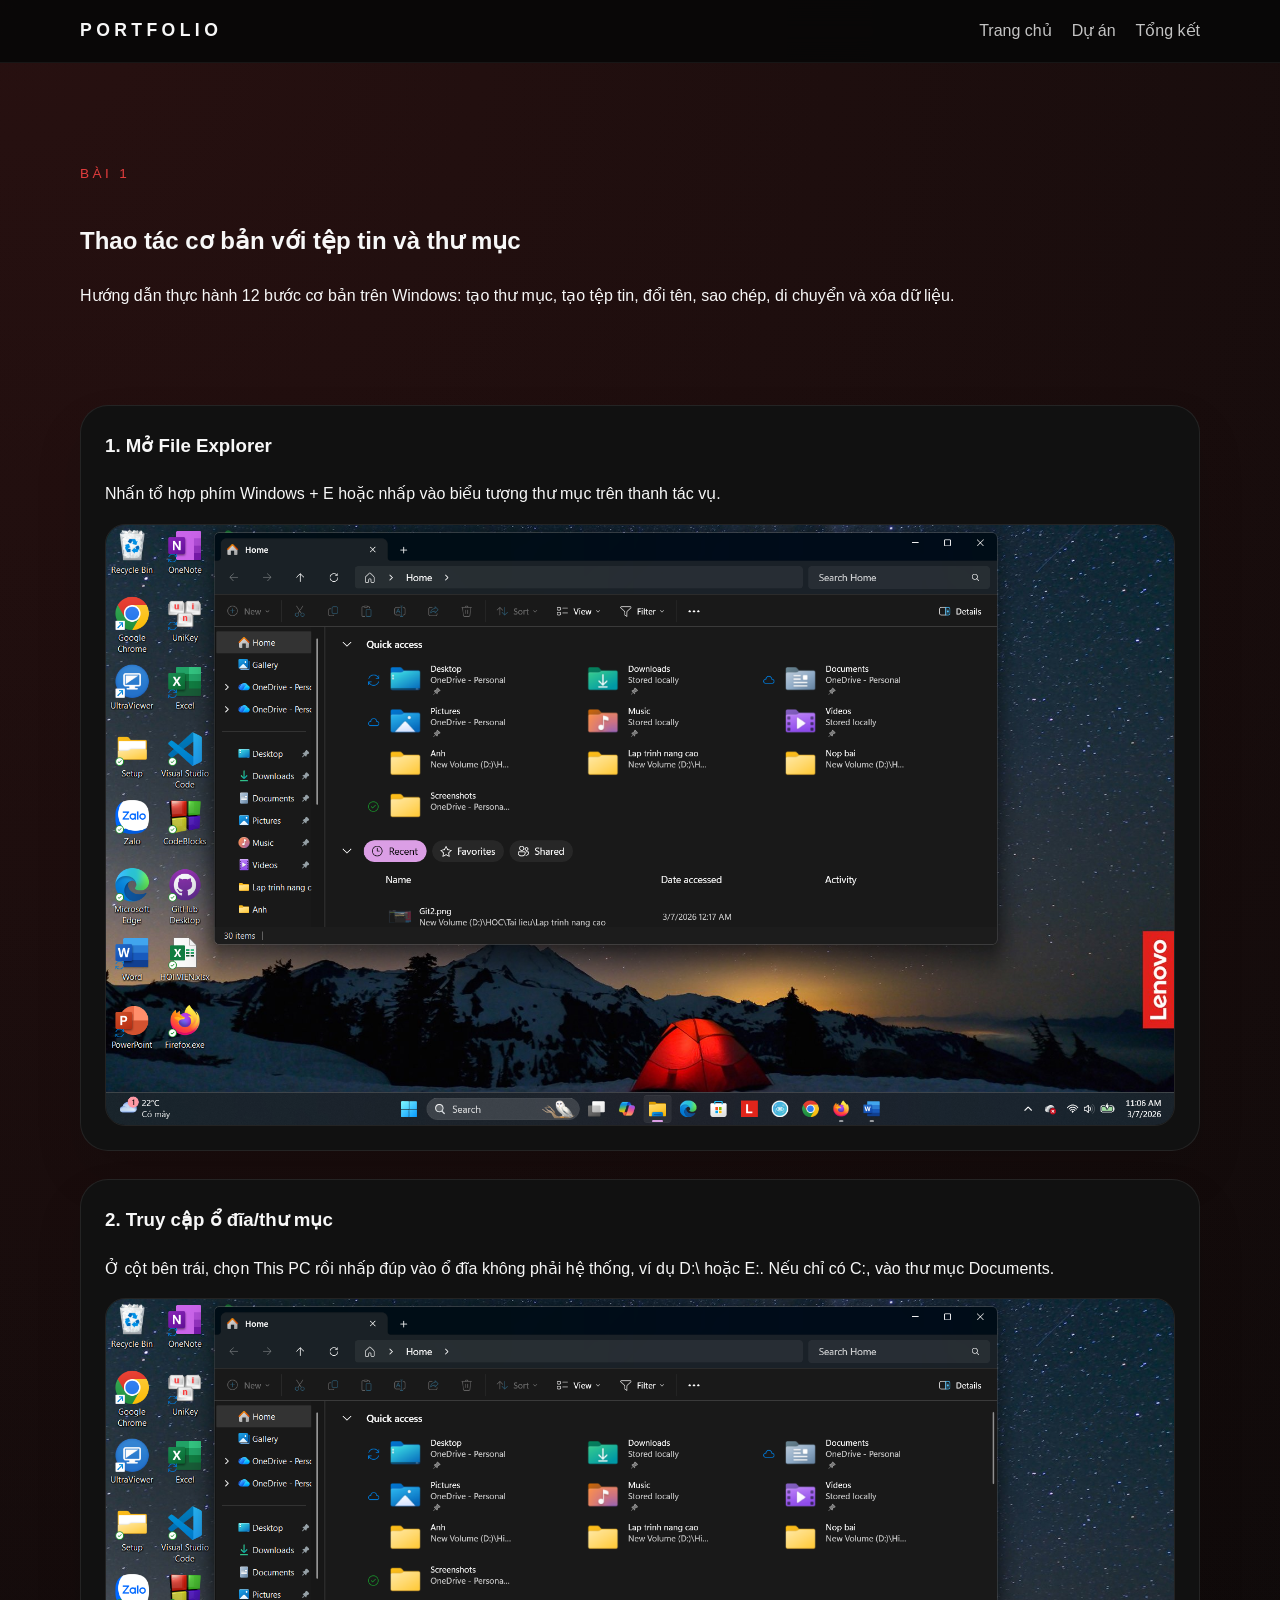
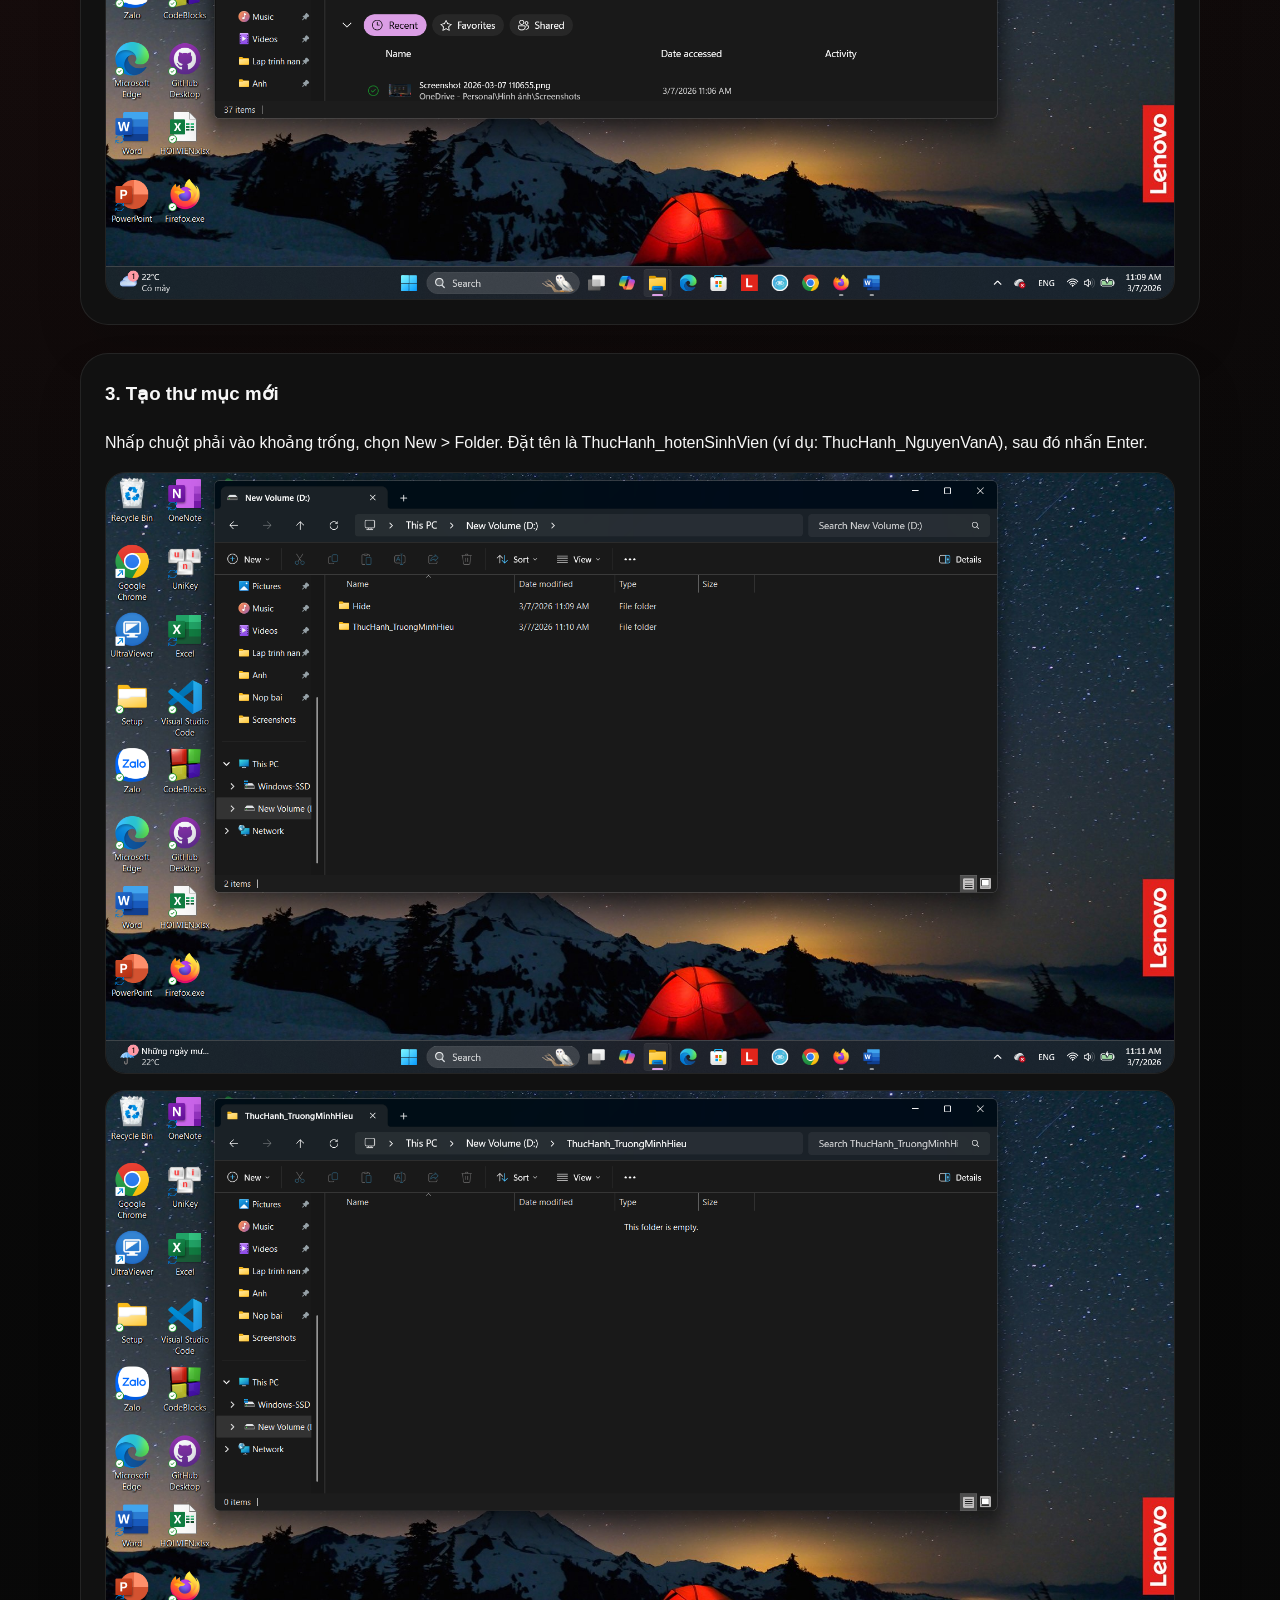
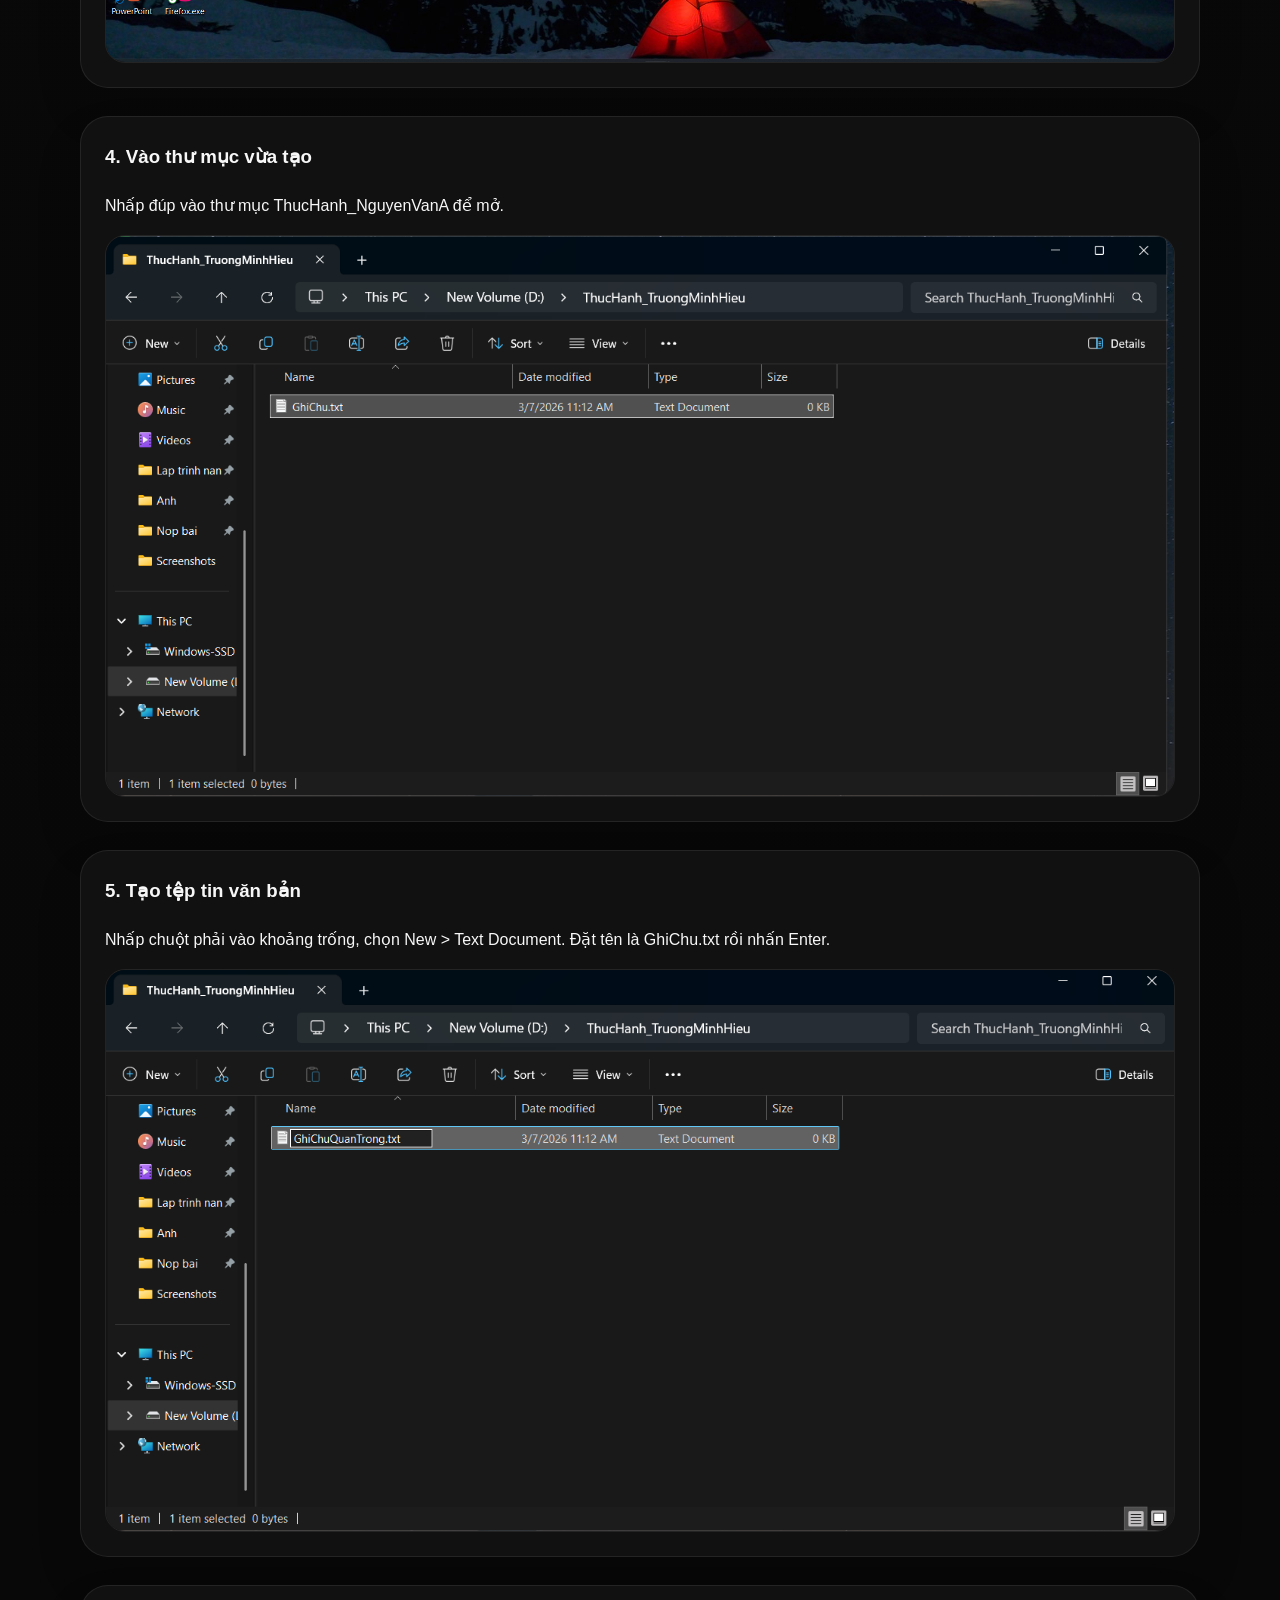
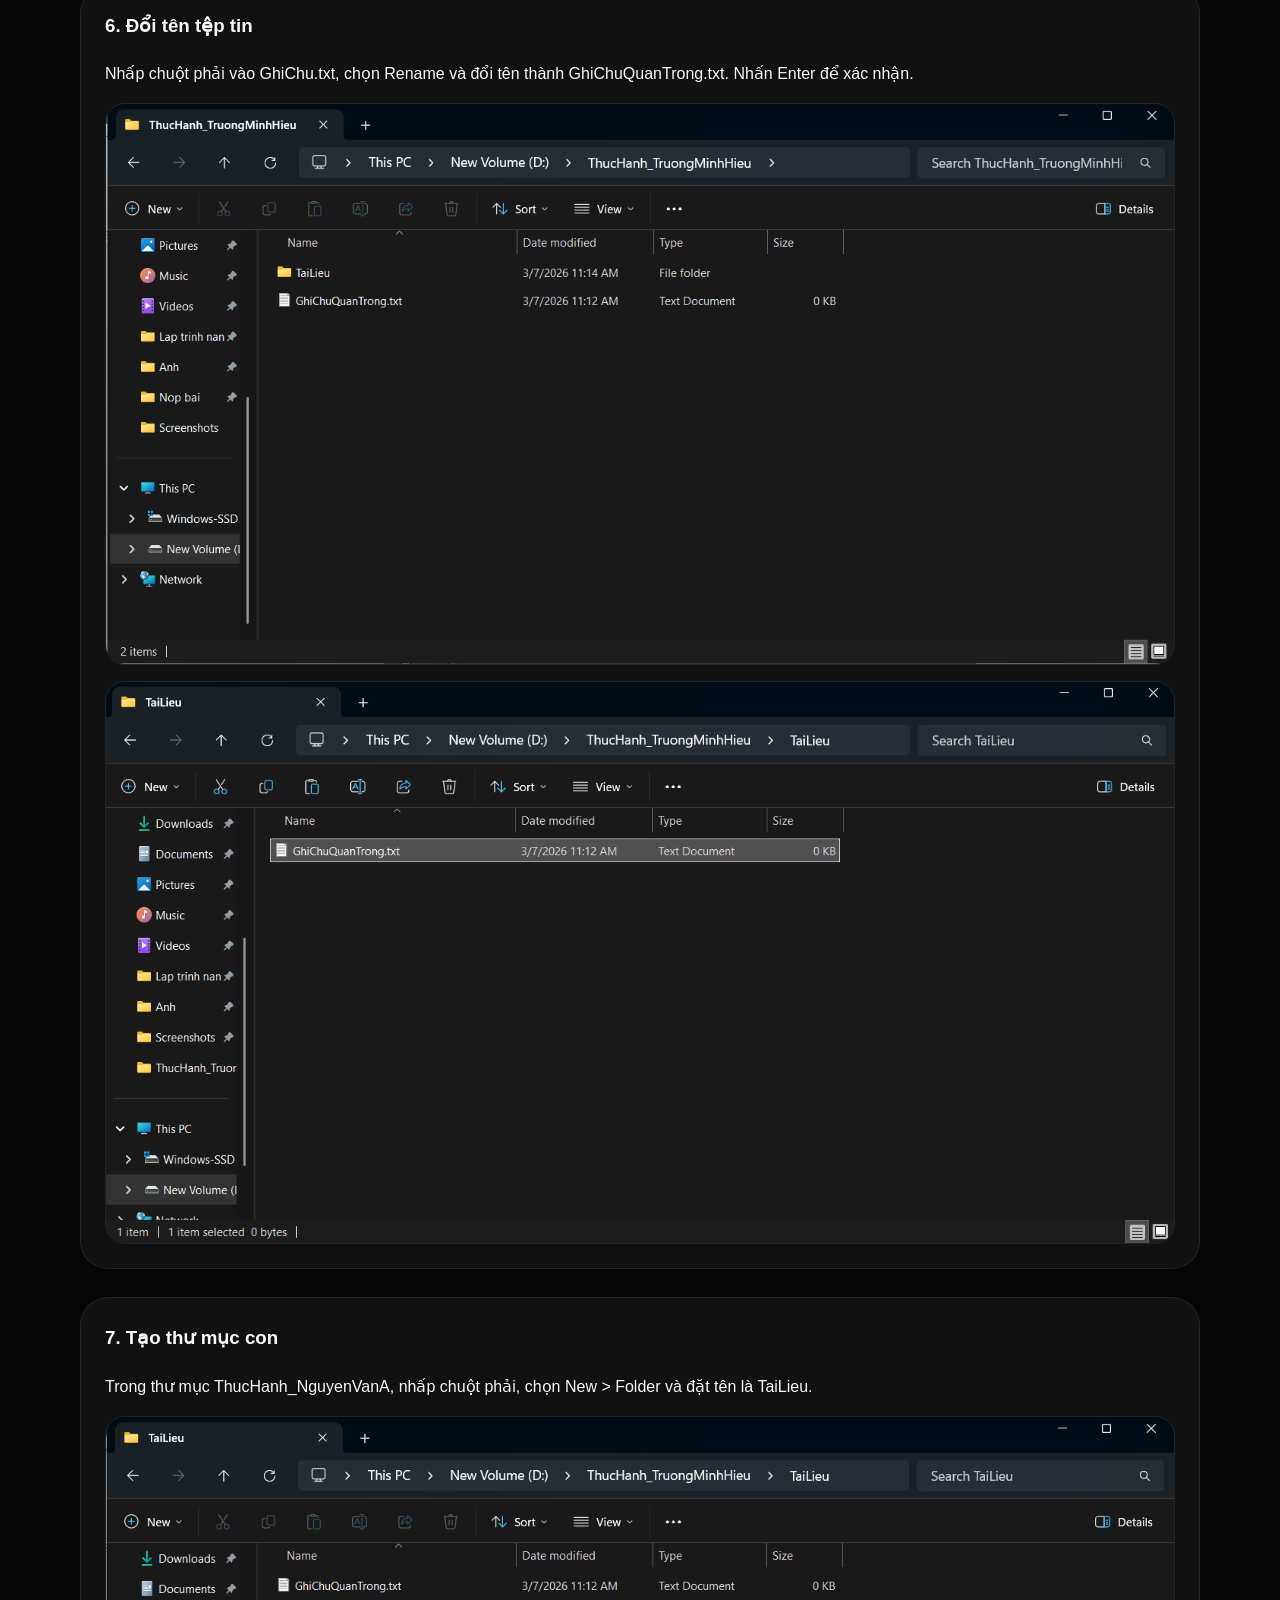
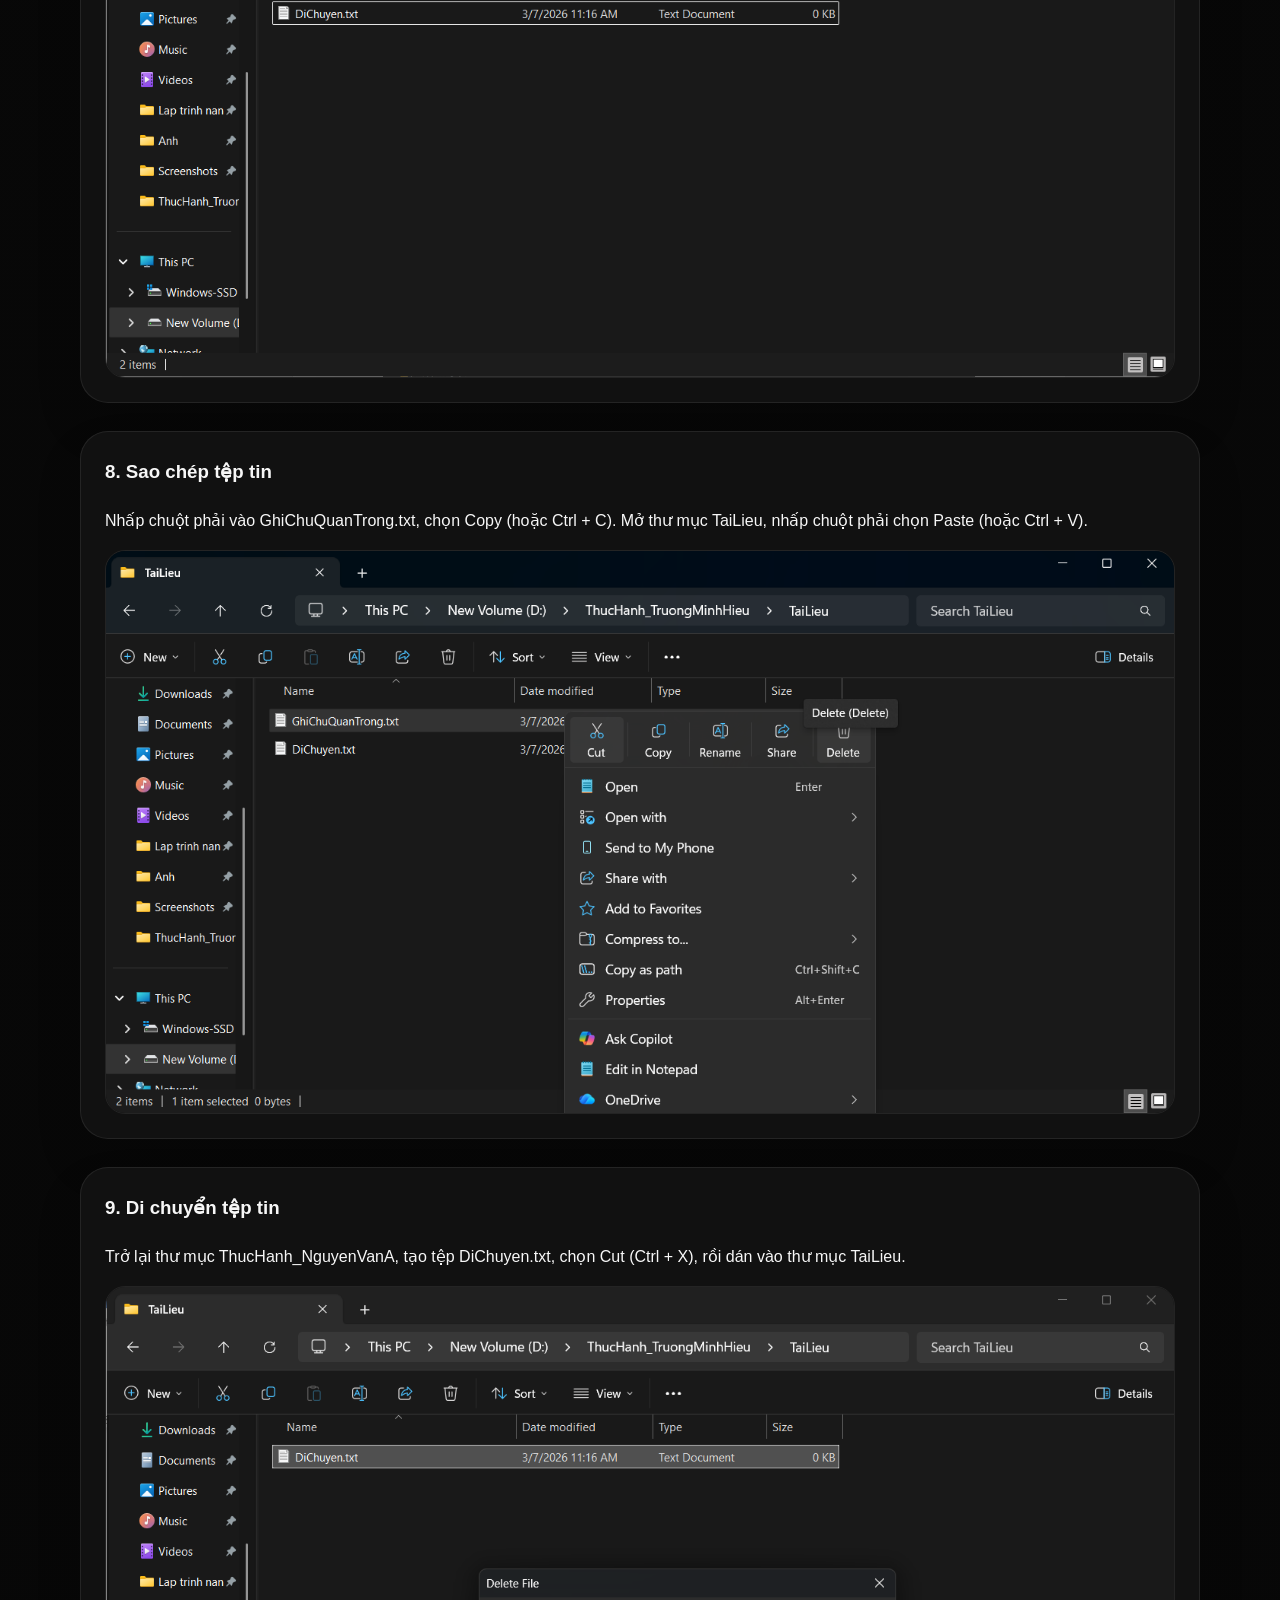
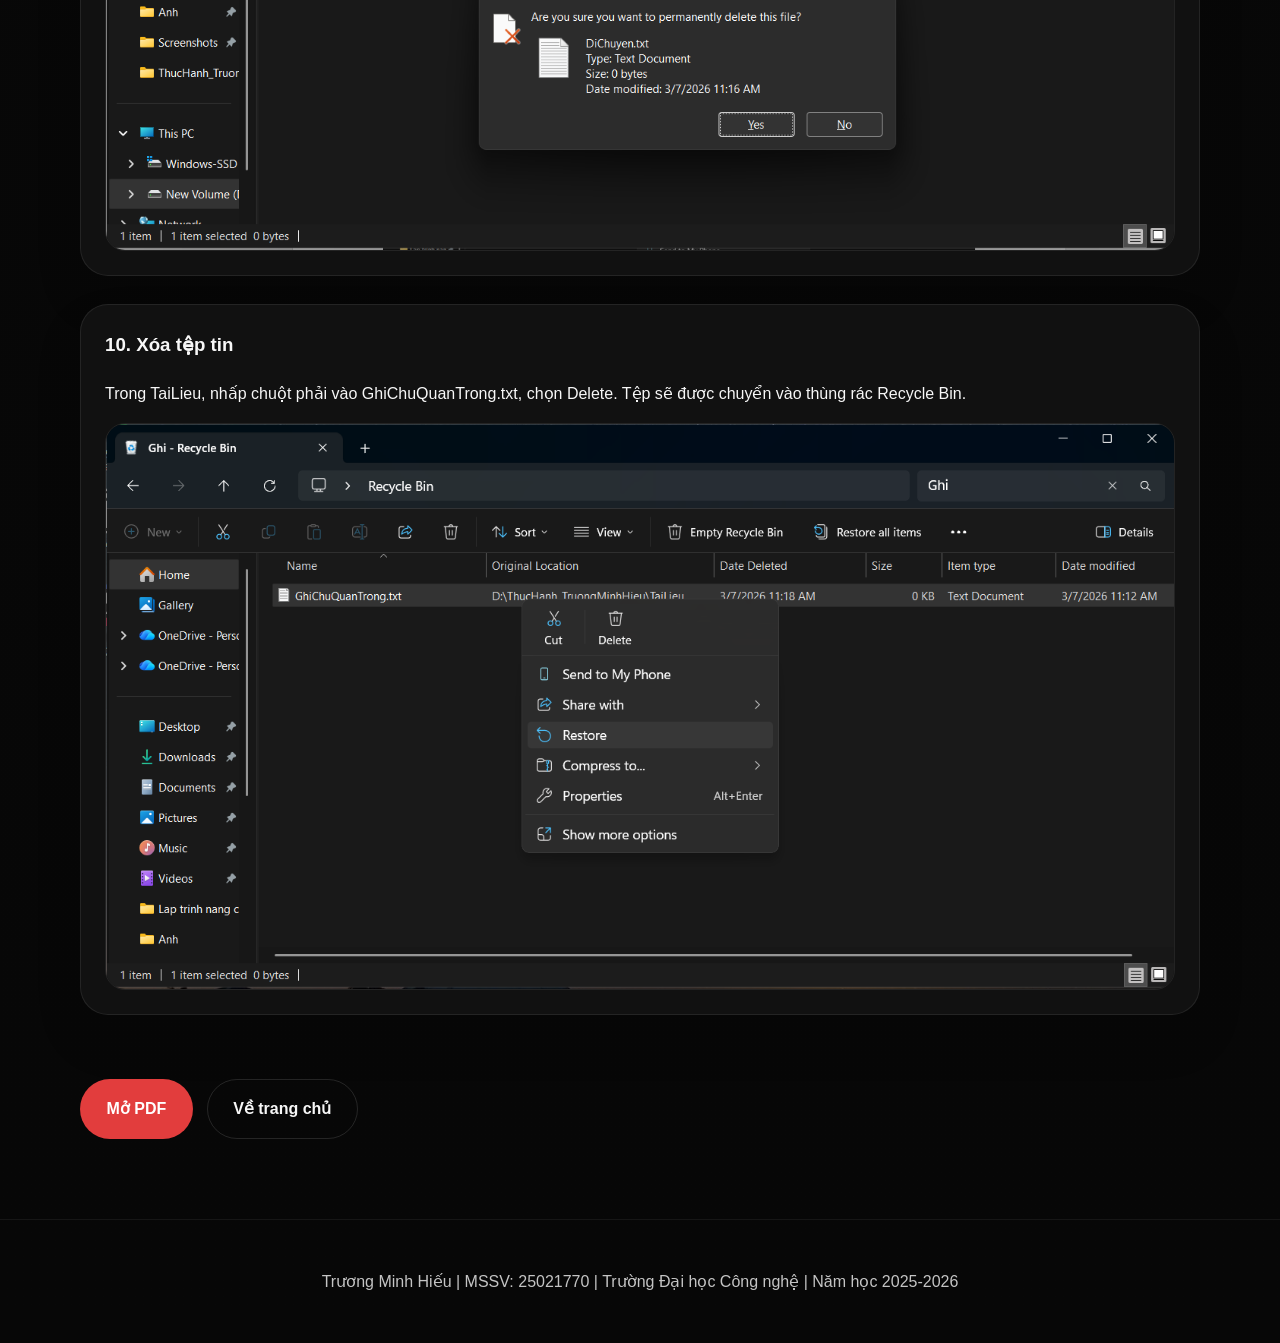
==== pages/bai1.html @ b01bf1bc "delete portfolio package" ====
<!DOCTYPE html>
<html lang="vi">
  <head>
    <meta charset="UTF-8" />
    <meta name="viewport" content="width=device-width, initial-scale=1.0" />
    <title>Bài 1 - Quản lý tệp và thư mục | Portfolio</title>
    <meta
      name="description"
      content="Bài 1 trình bày cách tổ chức thư mục, đặt tên file và quản lý dữ liệu trong dự án học phần."
    />
    <meta property="og:title" content="Bài 1 - Quản lý tệp và thư mục" />
    <meta
      property="og:description"
      content="Nội dung bài 1: cấu trúc thư mục, quy tắc đặt tên và cách tổ chức dữ liệu học phần."
    />
    <link rel="icon" href="../images/favicon.svg" type="image/svg+xml" />
    <link rel="stylesheet" href="../css/style.css" />
  </head>
  <body>
    <header class="site-header">
      <div class="container header-inner">
        <a class="brand" href="../index.html">Portfolio</a>
        <button class="nav-toggle" aria-label="Mở menu" aria-expanded="false">
          <span></span>
          <span></span>
          <span></span>
        </button>
        <nav class="nav" aria-label="Điều hướng chính">
          <ul class="nav-list">
            <li><a class="nav-link" href="../index.html">Trang chủ</a></li>
            <li><a class="nav-link" href="../index.html#projects">Dự án</a></li>
            <li><a class="nav-link" href="tong-ket.html">Tổng kết</a></li>
          </ul>
        </nav>
      </div>
    </header>
    <main class="assignment-page">
      <section class="assignment-intro section">
        <div class="container">
          <span class="eyebrow">Bài 1</span>
          <h1>Thao tác cơ bản với tệp tin và thư mục</h1>
          <p>
            Hướng dẫn thực hành 12 bước cơ bản trên Windows: tạo thư mục, tạo tệp tin, đổi tên,
            sao chép, di chuyển và xóa dữ liệu.
          </p>
        </div>
      </section>

      <section class="section">
        <div class="container assignment-body">
          <ol class="step-list">
            <li>
              <h3>1. Mở File Explorer</h3>
              <p>Nhấn tổ hợp phím Windows + E hoặc nhấp vào biểu tượng thư mục trên thanh tác vụ.</p>
              <div class="image-stack">
                <img src="../images/assignments/bai1/1.png" alt="Mở File Explorer" loading="lazy" />
              </div>
            </li>
            <li>
              <h3>2. Truy cập ổ đĩa/thư mục</h3>
              <p>
                Ở cột bên trái, chọn This PC rồi nhấp đúp vào ổ đĩa không phải hệ thống, ví dụ D:\
                hoặc E:. Nếu chỉ có C:, vào thư mục Documents.
              </p>
              <div class="image-stack">
                <img src="../images/assignments/bai1/2.png" alt="Truy cập ổ đĩa hoặc thư mục" loading="lazy" />
              </div>
            </li>
            <li>
              <h3>3. Tạo thư mục mới</h3>
              <p>
                Nhấp chuột phải vào khoảng trống, chọn New &gt; Folder. Đặt tên là
                ThucHanh_hotenSinhVien (ví dụ: ThucHanh_NguyenVanA), sau đó nhấn Enter.
              </p>
              <div class="image-stack">
                <img src="../images/assignments/bai1/3.png" alt="Tạo thư mục mới" loading="lazy" />
                <img src="../images/assignments/bai1/4.png" alt="Đặt tên thư mục thực hành" loading="lazy" />
              </div>
            </li>
            <li>
              <h3>4. Vào thư mục vừa tạo</h3>
              <p>Nhấp đúp vào thư mục ThucHanh_NguyenVanA để mở.</p>
              <div class="image-stack">
                <img src="../images/assignments/bai1/5.png" alt="Vào thư mục vừa tạo" loading="lazy" />
              </div>
            </li>
            <li>
              <h3>5. Tạo tệp tin văn bản</h3>
              <p>
                Nhấp chuột phải vào khoảng trống, chọn New &gt; Text Document. Đặt tên là
                GhiChu.txt rồi nhấn Enter.
              </p>
              <div class="image-stack">
                <img src="../images/assignments/bai1/6.png" alt="Tạo tệp tin văn bản" loading="lazy" />
              </div>
            </li>
            <li>
              <h3>6. Đổi tên tệp tin</h3>
              <p>
                Nhấp chuột phải vào GhiChu.txt, chọn Rename và đổi tên thành
                GhiChuQuanTrong.txt. Nhấn Enter để xác nhận.
              </p>
              <div class="image-stack">
                <img src="../images/assignments/bai1/7.png" alt="Đổi tên tệp tin" loading="lazy" />
                <img src="../images/assignments/bai1/8.png" alt="Tệp sau khi đổi tên" loading="lazy" />
              </div>
            </li>
            <li>
              <h3>7. Tạo thư mục con</h3>
              <p>
                Trong thư mục ThucHanh_NguyenVanA, nhấp chuột phải, chọn New &gt; Folder và đặt tên
                là TaiLieu.
              </p>
              <div class="image-stack">
                <img src="../images/assignments/bai1/9.png" alt="Tạo thư mục TaiLieu" loading="lazy" />
              </div>
            </li>
            <li>
              <h3>8. Sao chép tệp tin</h3>
              <p>
                Nhấp chuột phải vào GhiChuQuanTrong.txt, chọn Copy (hoặc Ctrl + C). Mở thư mục
                TaiLieu, nhấp chuột phải chọn Paste (hoặc Ctrl + V).
              </p>
              <div class="image-stack">
                <img src="../images/assignments/bai1/10.png" alt="Sao chép tệp tin" loading="lazy" />
              </div>
            </li>
            <li>
              <h3>9. Di chuyển tệp tin</h3>
              <p>
                Trở lại thư mục ThucHanh_NguyenVanA, tạo tệp DiChuyen.txt, chọn Cut (Ctrl + X),
                rồi dán vào thư mục TaiLieu.
              </p>
              <div class="image-stack">
                <img src="../images/assignments/bai1/11.png" alt="Di chuyển tệp tin" loading="lazy" />
              </div>
            </li>
            <li>
              <h3>10. Xóa tệp tin</h3>
              <p>
                Trong TaiLieu, nhấp chuột phải vào GhiChuQuanTrong.txt, chọn Delete. Tệp sẽ được
                chuyển vào thùng rác Recycle Bin.
              </p>
              <div class="image-stack">
                <img src="../images/assignments/bai1/12.png" alt="Xóa tệp tin" loading="lazy" />
              </div>
            </li>
          </ol>
          <div class="project-actions" style="margin-top: 2rem;">
            <a class="btn btn-primary" href="../files/bai1.pdf" target="_blank" rel="noreferrer noopener">Mở PDF</a>
            <a class="btn btn-secondary" href="../index.html">Về trang chủ</a>
          </div>
        </div>
      </section>
    </main>
    <a class="back-to-top" href="../index.html#home" aria-label="Quay về đầu trang">↑</a>
    <footer class="site-footer">
      <div class="container footer-inner">
        <p>Trương Minh Hiếu | MSSV: 25021770 | Trường Đại học Công nghệ | Năm học 2025-2026</p>
      </div>
    </footer>
    <script src="../js/script.js"></script>
  </body>
</html>
---- css/style.css ----
:root {
  color-scheme: dark;
  font-family: Inter, "Segoe UI", sans-serif;
  --bg: #070707;
  --surface: #111111;
  --surface-strong: #1c1c1c;
  --text: #f7f7f7;
  --muted: #c4c4c4;
  --accent: #e23d3d;
  --accent-soft: #5c1c1c;
  --border: rgba(255, 255, 255, 0.08);
  --shadow: 0 32px 64px rgba(0, 0, 0, 0.35);
}

* {
  box-sizing: border-box;
}

html {
  scroll-behavior: smooth;
}

body {
  margin: 0;
  min-height: 100vh;
  background: radial-gradient(circle at top left, rgba(226, 61, 61, 0.14), transparent 28%),
    linear-gradient(180deg, #090909 0%, #070707 100%);
  color: var(--text);
  line-height: 1.7;
}

img {
  max-width: 100%;
  display: block;
}

a {
  color: inherit;
  text-decoration: none;
}

button,
input,
textarea,
a {
  font: inherit;
}

.container {
  width: min(1120px, calc(100% - 2rem));
  margin: 0 auto;
}

.site-header {
  position: sticky;
  top: 0;
  z-index: 20;
  border-bottom: 1px solid rgba(255, 255, 255, 0.06);
  backdrop-filter: blur(18px);
  background-color: rgba(7, 7, 7, 0.9);
}

.header-inner {
  display: flex;
  align-items: center;
  justify-content: space-between;
  gap: 1rem;
  padding: 1rem 0;
}

.brand {
  font-size: 1.1rem;
  letter-spacing: 0.25em;
  text-transform: uppercase;
  font-weight: 700;
}

.nav {
  display: flex;
}

.nav-list {
  display: flex;
  gap: 1.25rem;
  align-items: center;
  list-style: none;
  margin: 0;
  padding: 0;
}

.nav-link {
  color: var(--muted);
  transition: color 0.2s ease;
  position: relative;
}

.nav-link:hover,
.nav-link.active {
  color: var(--text);
}

.nav-link:focus-visible {
  outline: 2px dashed var(--accent);
  outline-offset: 4px;
}

.nav-toggle {
  display: none;
  border: 0;
  background: transparent;
  cursor: pointer;
  width: 2rem;
  height: 2rem;
  flex-direction: column;
  justify-content: space-between;
  padding: 0;
}

.nav-toggle span {
  display: block;
  height: 0.18rem;
  border-radius: 999px;
  background: var(--text);
}

.section {
  padding: 5rem 0;
}

.hero {
  padding-top: 4rem;
}

.hero-grid {
  display: grid;
  grid-template-columns: 1.2fr 0.8fr;
  align-items: center;
  gap: 3rem;
}

.hero-content {
  max-width: 660px;
}

.eyebrow {
  display: inline-block;
  font-size: 0.85rem;
  letter-spacing: 0.25em;
  text-transform: uppercase;
  color: var(--accent);
  margin-bottom: 1rem;
}

.hero h1 {
  font-size: clamp(2.75rem, 4vw, 4.5rem);
  margin: 0;
}

.hero-intro {
  margin: 1.4rem 0 1.5rem;
  max-width: 45rem;
  color: var(--muted);
}

.hero-meta {
  display: grid;
  gap: 0.75rem;
  color: #d1d1d1;
}

.hero-actions {
  display: flex;
  flex-wrap: wrap;
  gap: 1rem;
  margin-top: 2rem;
}

.btn {
  display: inline-flex;
  align-items: center;
  justify-content: center;
  border-radius: 999px;
  padding: 0.95rem 1.6rem;
  font-weight: 600;
  transition: transform 0.2s ease, background-color 0.2s ease, color 0.2s ease;
  border: 1px solid transparent;
}

.btn:hover {
  transform: translateY(-2px);
}

.btn-primary {
  background: var(--accent);
  color: white;
}

.btn-secondary {
  background: transparent;
  border-color: rgba(255, 255, 255, 0.12);
  color: var(--text);
}

.btn-outline {
  background: transparent;
  border: 1px solid rgba(255, 255, 255, 0.12);
  color: var(--text);
}

.btn-tertiary {
  background: var(--accent);
  color: white;
}

.hero-visual {
  padding: 1rem;
  background: linear-gradient(180deg, rgba(226, 61, 61, 0.18), rgba(0, 0, 0, 0.48));
  border: 1px solid rgba(255, 255, 255, 0.08);
  border-radius: 2rem;
  box-shadow: var(--shadow);
}

.hero-visual img {
  width: 100%;
  border-radius: 1.75rem;
}

.about .content-grid {
  display: grid;
  grid-template-columns: repeat(2, minmax(0, 1fr));
  gap: 2rem;
}

.content-grid h3 {
  margin-top: 0;
}

.list-inline {
  list-style: none;
  padding: 0;
  margin: 1rem 0 0;
  display: grid;
  gap: 0.75rem;
}

.about .list-inline li {
  position: relative;
  padding-left: 1.25rem;
}

.about .list-inline li::before {
  content: "";
  position: absolute;
  left: 0;
  top: 0.72em;
  width: 0.45rem;
  height: 0.45rem;
  border-radius: 50%;
  background: var(--accent);
}

.badges {
  display: flex;
  flex-wrap: wrap;
  gap: 0.75rem;
  margin: 1rem 0;
}

.badges span {
  display: inline-flex;
  padding: 0.6rem 1rem;
  border-radius: 999px;
  background: rgba(226, 61, 61, 0.14);
  color: var(--text);
  font-size: 0.95rem;
}

.section-header {
  margin-bottom: 2rem;
}

.section-header h2 {
  font-size: clamp(2rem, 3vw, 2.75rem);
  margin: 0.5rem 0 0;
}

.projects-grid {
  display: grid;
  gap: 1.75rem;
}

.project-card {
  padding: 1.25rem 1.5rem;
  background: var(--surface);
  border: 1px solid var(--border);
  border-radius: 2rem;
  box-shadow: inset 0 0 0 1px rgba(255, 255, 255, 0.02);
  transition: transform 0.25s ease, border-color 0.2s ease;
}

.project-card:hover {
  transform: translateY(-3px);
  border-color: rgba(226, 61, 61, 0.35);
}

.project-card-body {
  display: grid;
  gap: 1rem;
}

.project-tags {
  display: flex;
  flex-wrap: wrap;
  gap: 0.5rem;
}

.project-tags span {
  background: rgba(255, 255, 255, 0.06);
  padding: 0.45rem 0.85rem;
  border-radius: 999px;
  font-size: 0.85rem;
}

.project-actions {
  display: flex;
  flex-wrap: wrap;
  gap: 0.85rem;
}

.data-table-wrapper {
  overflow-x: auto;
  margin: 1.25rem 0;
}

.data-table {
  width: 100%;
  border-collapse: collapse;
  min-width: 720px;
}

.data-table th,
.data-table td {
  border: 1px solid rgba(255, 255, 255, 0.1);
  padding: 0.9rem 1rem;
  text-align: left;
}

.data-table th {
  background: rgba(226, 61, 61, 0.14);
}

.data-table tbody tr:nth-child(even) {
  background: rgba(255, 255, 255, 0.03);
}

.assignment-page {
  padding-top: 1rem;
}

.assignment-intro {
  padding-bottom: 0;
}

.image-grid {
  display: grid;
  grid-template-columns: repeat(auto-fit, minmax(240px, 1fr));
  gap: 1rem;
  margin-top: 1rem;
}

.image-grid img {
  width: 100%;
  height: auto;
  border-radius: 1.25rem;
  border: 1px solid rgba(255, 255, 255, 0.08);
}

.source-group {
  margin-top: 1.5rem;
}

.assignment-intro .eyebrow {
  display: inline-block;
  color: var(--accent);
  text-transform: uppercase;
  letter-spacing: 0.25em;
  margin-bottom: 1rem;
}

.assignment-body {
  display: grid;
  gap: 2rem;
}

.step-list {
  list-style: none;
  padding: 0;
  margin: 0;
  display: grid;
  gap: 1.75rem;
}

.step-list li {
  background: var(--surface);
  border: 1px solid var(--border);
  border-radius: 1.75rem;
  padding: 1.5rem;
  box-shadow: 0 24px 48px rgba(0, 0, 0, 0.12);
}

.step-list h3 {
  margin-top: 0;
}

.image-stack {
  display: grid;
  gap: 1rem;
  margin-top: 1rem;
}

.image-stack img {
  width: 100%;
  height: auto;
  border-radius: 1.25rem;
  border: 1px solid rgba(255, 255, 255, 0.08);
}

.summary-grid {
  display: grid;
  grid-template-columns: repeat(2, minmax(0, 1fr));
  gap: 1.5rem;
}

.summary-card {
  padding: 1.5rem;
  border-radius: 1.75rem;
  background: var(--surface-strong);
  border: 1px solid var(--border);
  box-shadow: var(--shadow);
}

.summary-card h3 {
  margin-top: 0;
}

.summary-list {
  display: grid;
  gap: 0.85rem;
  margin: 1rem 0 0;
  padding-left: 1.2rem;
  color: var(--muted);
}

.summary-list li::marker {
  color: var(--accent);
}

.summary-return {
  justify-content: center;
  margin-top: 1.5rem;
}

.summary {
  position: relative;
  overflow: hidden;
  background: radial-gradient(circle at top right, rgba(226, 61, 61, 0.12), transparent 30%),
    linear-gradient(180deg, #090909 0%, #070707 100%);
  color: var(--text);
}

.summary::before {
  content: "";
  position: absolute;
  inset: 0;
  background-image: url("data:image/svg+xml,%3Csvg xmlns='http://www.w3.org/2000/svg' width='1200' height='900' viewBox='0 0 1200 900'%3E%3Cg fill='none' stroke='%2397c3ff' stroke-opacity='.28' stroke-width='1.2'%3E%3Cpath d='M0 318 78 338 118 236 212 176 304 264 394 244'/%3E%3Cpath d='M78 338 198 438 382 386 505 472 620 338 762 392 892 285 1060 348 1200 270'/%3E%3Cpath d='M178 735 254 672 420 720 552 620 682 682 842 618 930 748 1128 686'/%3E%3Cpath d='M742 30 805 138 792 252 884 338 935 474 1040 590 1032 758'/%3E%3Cpath d='M248 96 332 152 322 278 410 352 438 494 562 606'/%3E%3C/g%3E%3Cg fill='%2368a7ff' fill-opacity='.42'%3E%3Ccircle cx='78' cy='338' r='3'/%3E%3Ccircle cx='118' cy='236' r='3'/%3E%3Ccircle cx='212' cy='176' r='3'/%3E%3Ccircle cx='304' cy='264' r='4'/%3E%3Ccircle cx='394' cy='244' r='3'/%3E%3Ccircle cx='198' cy='438' r='3'/%3E%3Ccircle cx='382' cy='386' r='4'/%3E%3Ccircle cx='505' cy='472' r='3'/%3E%3Ccircle cx='620' cy='338' r='3'/%3E%3Ccircle cx='762' cy='392' r='3'/%3E%3Ccircle cx='892' cy='285' r='3'/%3E%3Ccircle cx='1060' cy='348' r='3'/%3E%3Ccircle cx='254' cy='672' r='4'/%3E%3Ccircle cx='420' cy='720' r='3'/%3E%3Ccircle cx='552' cy='620' r='3'/%3E%3Ccircle cx='682' cy='682' r='4'/%3E%3Ccircle cx='842' cy='618' r='3'/%3E%3Ccircle cx='930' cy='748' r='3'/%3E%3Ccircle cx='1128' cy='686' r='3'/%3E%3Ccircle cx='742' cy='30' r='3'/%3E%3Ccircle cx='805' cy='138' r='3'/%3E%3Ccircle cx='792' cy='252' r='3'/%3E%3Ccircle cx='884' cy='338' r='4'/%3E%3Ccircle cx='935' cy='474' r='3'/%3E%3Ccircle cx='1040' cy='590' r='3'/%3E%3Ccircle cx='1032' cy='758' r='4'/%3E%3Ccircle cx='248' cy='96' r='3'/%3E%3Ccircle cx='332' cy='152' r='3'/%3E%3Ccircle cx='322' cy='278' r='4'/%3E%3Ccircle cx='410' cy='352' r='3'/%3E%3Ccircle cx='438' cy='494' r='3'/%3E%3Ccircle cx='562' cy='606' r='3'/%3E%3C/g%3E%3C/svg%3E");
  background-position: center top;
  background-repeat: repeat-y;
  background-size: 1200px 900px;
  opacity: 0.08;
  pointer-events: none;
}

.summary .container {
  position: relative;
  z-index: 1;
}

.summary .section-header {
  max-width: 760px;
  margin-inline: auto;
  text-align: center;
}

.summary .section-header h2 {
  color: var(--text);
  font-size: clamp(2.25rem, 4vw, 3.25rem);
}

.summary .section-header p {
  margin: 1rem auto 0;
  color: var(--muted);
  font-size: 1.08rem;
  max-width: 720px;
}

.summary-preview {
  display: grid;
  grid-template-columns: minmax(0, 1.35fr) minmax(260px, 0.65fr);
  gap: 1.5rem;
  align-items: stretch;
  padding: 2rem;
  border: 1px solid var(--border);
  border-radius: 1.5rem;
  background: rgba(17, 17, 17, 0.92);
  box-shadow: var(--shadow);
}

.summary-preview h2 {
  margin: 0;
  color: var(--text);
  font-size: clamp(2rem, 3vw, 2.8rem);
  line-height: 1.18;
}

.summary-preview p {
  color: var(--muted);
}

.summary-preview-content p {
  max-width: 680px;
  margin: 1rem 0 0;
}

.summary-highlights {
  display: flex;
  flex-wrap: wrap;
  gap: 0.75rem;
  margin-top: 1.35rem;
}

.summary-highlights span {
  display: inline-flex;
  padding: 0.55rem 0.9rem;
  border-radius: 999px;
  background: rgba(226, 61, 61, 0.14);
  color: var(--text);
  font-weight: 700;
  font-size: 0.92rem;
}

.summary-preview-action {
  display: grid;
  align-content: center;
  gap: 1.2rem;
  padding: 1.5rem;
  border: 1px solid rgba(255, 255, 255, 0.08);
  border-radius: 1.1rem;
  background: var(--surface-strong);
  color: white;
}

.summary-preview-action p {
  margin: 0;
  color: var(--muted);
}

.journey-timeline {
  position: relative;
  display: grid;
  gap: 3.75rem;
  margin-top: 3.75rem;
}

.journey-timeline::before {
  content: "";
  position: absolute;
  top: 1.25rem;
  bottom: 1.25rem;
  left: 50%;
  width: 2px;
  background: rgba(255, 255, 255, 0.12);
  transform: translateX(-50%);
}

.journey-item {
  position: relative;
  display: grid;
  grid-template-columns: minmax(0, 1fr) 72px minmax(0, 1fr);
  align-items: center;
  min-height: 172px;
}

.journey-marker {
  grid-column: 2;
  position: relative;
  z-index: 2;
  width: 58px;
  height: 58px;
  display: grid;
  place-items: center;
  justify-self: center;
  border: 6px solid #070707;
  border-radius: 50%;
  background: var(--surface-strong);
  color: white;
  box-shadow: 0 10px 22px rgba(0, 0, 0, 0.35);
}

.journey-marker svg {
  width: 27px;
  height: 27px;
  fill: none;
  stroke: currentColor;
  stroke-width: 2;
  stroke-linecap: round;
  stroke-linejoin: round;
}

.journey-card {
  width: min(100%, 504px);
  padding: 1.9rem;
  border: 1px solid var(--border);
  border-radius: 1.1rem;
  background: rgba(17, 17, 17, 0.94);
  box-shadow: 0 20px 48px rgba(0, 0, 0, 0.18);
}

.journey-item:nth-child(odd) .journey-card {
  grid-column: 3;
  justify-self: start;
}

.journey-item:nth-child(even) .journey-card {
  grid-column: 1;
  justify-self: end;
}

.journey-badge {
  display: inline-flex;
  align-items: center;
  justify-content: center;
  min-width: 4rem;
  margin-bottom: 1.2rem;
  padding: 0.45rem 0.85rem;
  border-radius: 0.7rem;
  color: white;
  font-weight: 800;
  line-height: 1;
}

.badge-blue {
  background: linear-gradient(135deg, #2f80ff, #2f68ff);
}

.badge-indigo {
  background: linear-gradient(135deg, #6d5dfc, #4f46e5);
}

.badge-violet {
  background: linear-gradient(135deg, #a855f7, #7c3aed);
}

.badge-green {
  background: linear-gradient(135deg, #10b981, #059669);
}

.badge-orange {
  background: linear-gradient(135deg, #ff9f1c, #f97316);
}

.badge-pink {
  background: linear-gradient(135deg, #ff2f6d, #e11d48);
}

.journey-card h3 {
  margin: 0 0 0.75rem;
  color: var(--text);
  font-size: clamp(1.35rem, 2vw, 1.65rem);
  line-height: 1.25;
}

.journey-card p {
  margin: 0;
  color: var(--muted);
  font-size: 1.02rem;
}

.site-footer {
  padding: 2rem 0;
  border-top: 1px solid rgba(255, 255, 255, 0.06);
}

.footer-inner {
  text-align: center;
  color: var(--muted);
}

.back-to-top {
  position: fixed;
  right: 1.5rem;
  bottom: 1.5rem;
  width: 3rem;
  height: 3rem;
  display: grid;
  place-items: center;
  background: var(--accent);
  color: white;
  border-radius: 50%;
  text-decoration: none;
  opacity: 0;
  pointer-events: none;
  transform: translateY(10px);
  transition: opacity 0.25s ease, transform 0.25s ease;
}

.back-to-top.visible {
  opacity: 1;
  pointer-events: auto;
  transform: translateY(0);
}

.fade-up {
  opacity: 0;
  transform: translateY(25px);
  transition: opacity 0.8s ease, transform 0.8s ease;
}

.fade-up.visible {
  opacity: 1;
  transform: translateY(0);
}

.delay-1 {
  transition-delay: 0.15s;
}

@media (max-width: 900px) {
  .hero-grid,
  .about .content-grid,
  .summary-preview,
  .summary-grid {
    grid-template-columns: 1fr;
  }

  .journey-timeline {
    gap: 2rem;
  }

  .journey-timeline::before {
    left: 29px;
  }

  .journey-item {
    grid-template-columns: 58px 1fr;
    min-height: auto;
  }

  .journey-marker {
    grid-column: 1;
    width: 52px;
    height: 52px;
    border-width: 5px;
  }

  .journey-marker svg {
    width: 24px;
    height: 24px;
  }

  .journey-item:nth-child(odd) .journey-card,
  .journey-item:nth-child(even) .journey-card {
    grid-column: 2;
    justify-self: stretch;
    width: 100%;
  }
}

@media (max-width: 720px) {
  .header-inner {
    flex-wrap: wrap;
  }

  .nav {
    width: 100%;
  }

  .nav-toggle {
    display: flex;
  }

  .nav-list {
    position: absolute;
    top: 100%;
    right: 1rem;
    left: 1rem;
    flex-direction: column;
    gap: 0.5rem;
    background: rgba(7, 7, 7, 0.96);
    border: 1px solid rgba(255, 255, 255, 0.08);
    padding: 1rem;
    margin: 0;
    transform: translateY(-10px);
    opacity: 0;
    pointer-events: none;
    transition: opacity 0.25s ease, transform 0.25s ease;
  }

  .nav.open .nav-list {
    opacity: 1;
    pointer-events: auto;
    transform: translateY(0);
  }

  .nav-list li {
    width: 100%;
  }

  .nav-link {
    width: 100%;
    display: block;
    padding: 0.8rem 1rem;
    border-radius: 1rem;
  }

  .hero {
    padding-top: 2rem;
  }

  .section {
    padding: 3rem 0;
  }

  .summary .section-header {
    text-align: left;
  }

  .summary .section-header p {
    font-size: 1rem;
  }

  .summary-preview {
    padding: 1.25rem;
    border-radius: 1.1rem;
  }

  .summary-preview-action {
    padding: 1.2rem;
  }

  .journey-card {
    padding: 1.35rem;
  }

  .journey-card h3 {
    font-size: 1.2rem;
  }
}
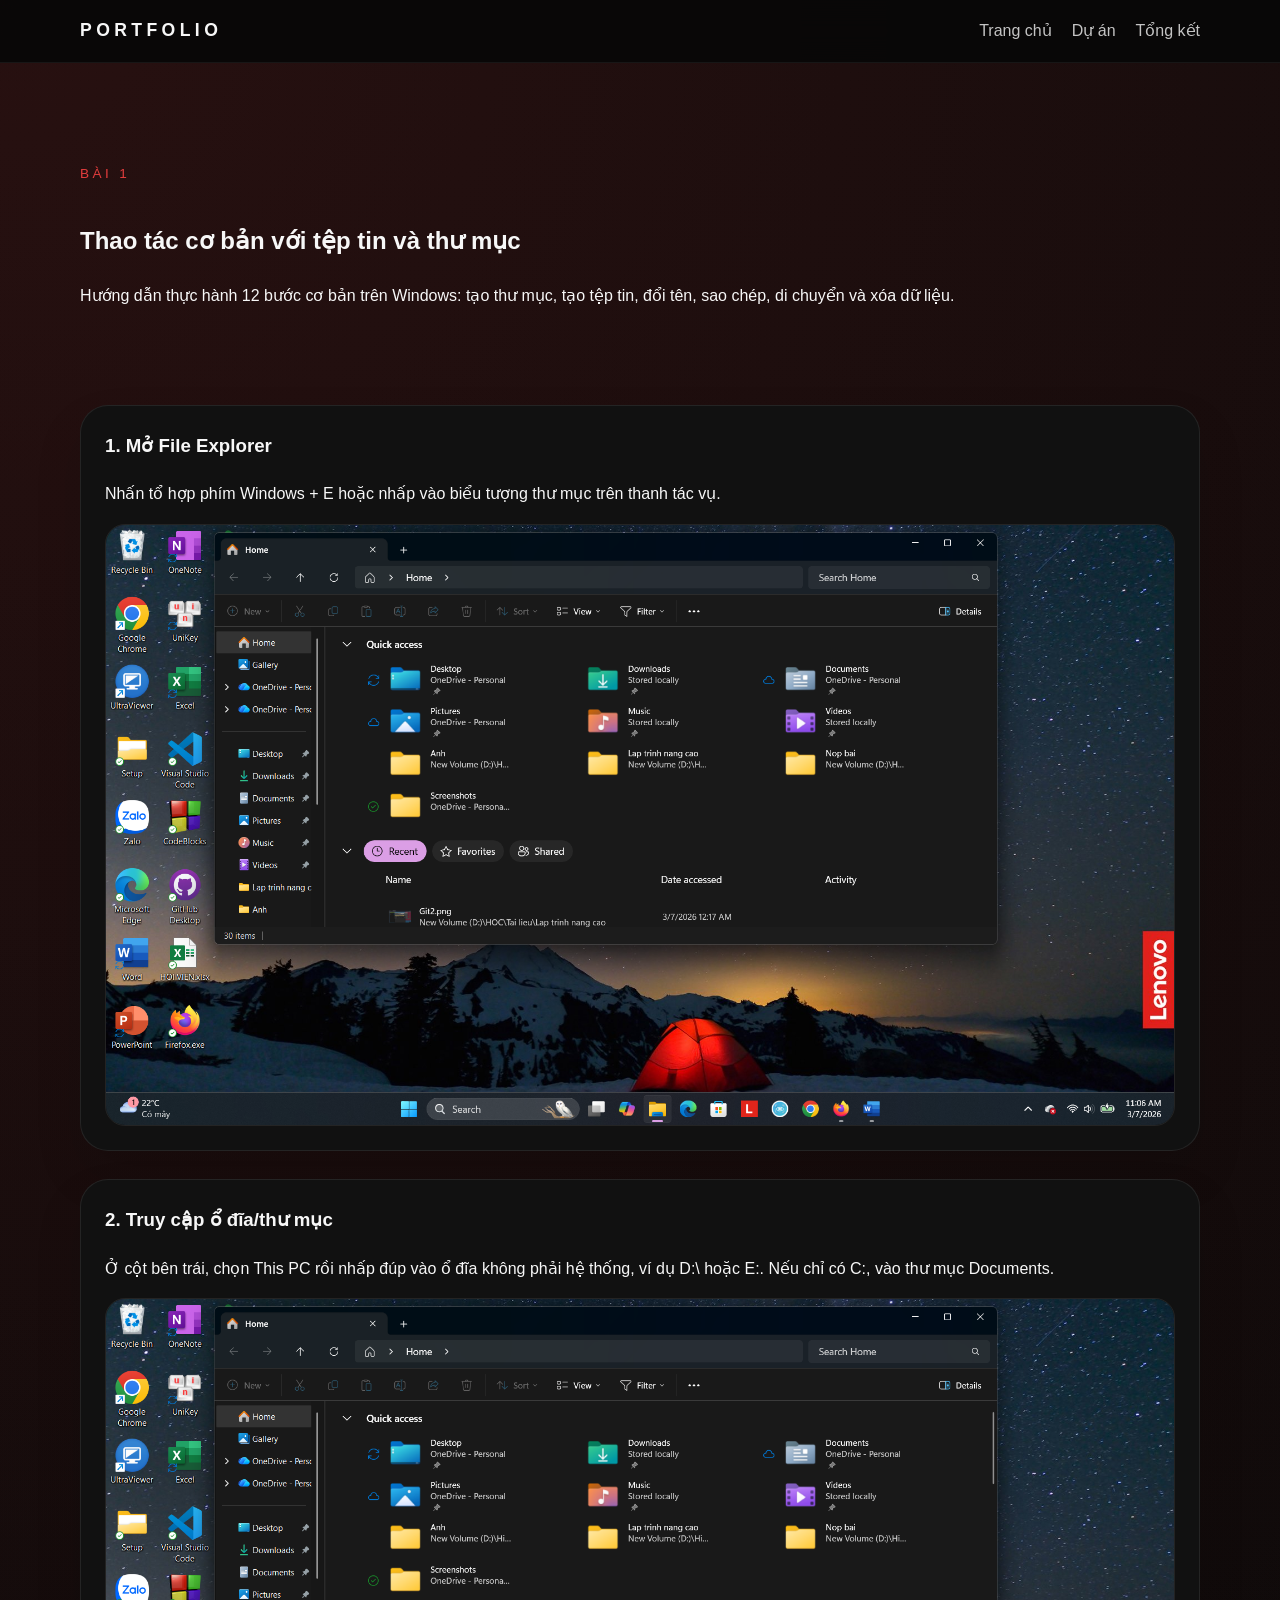
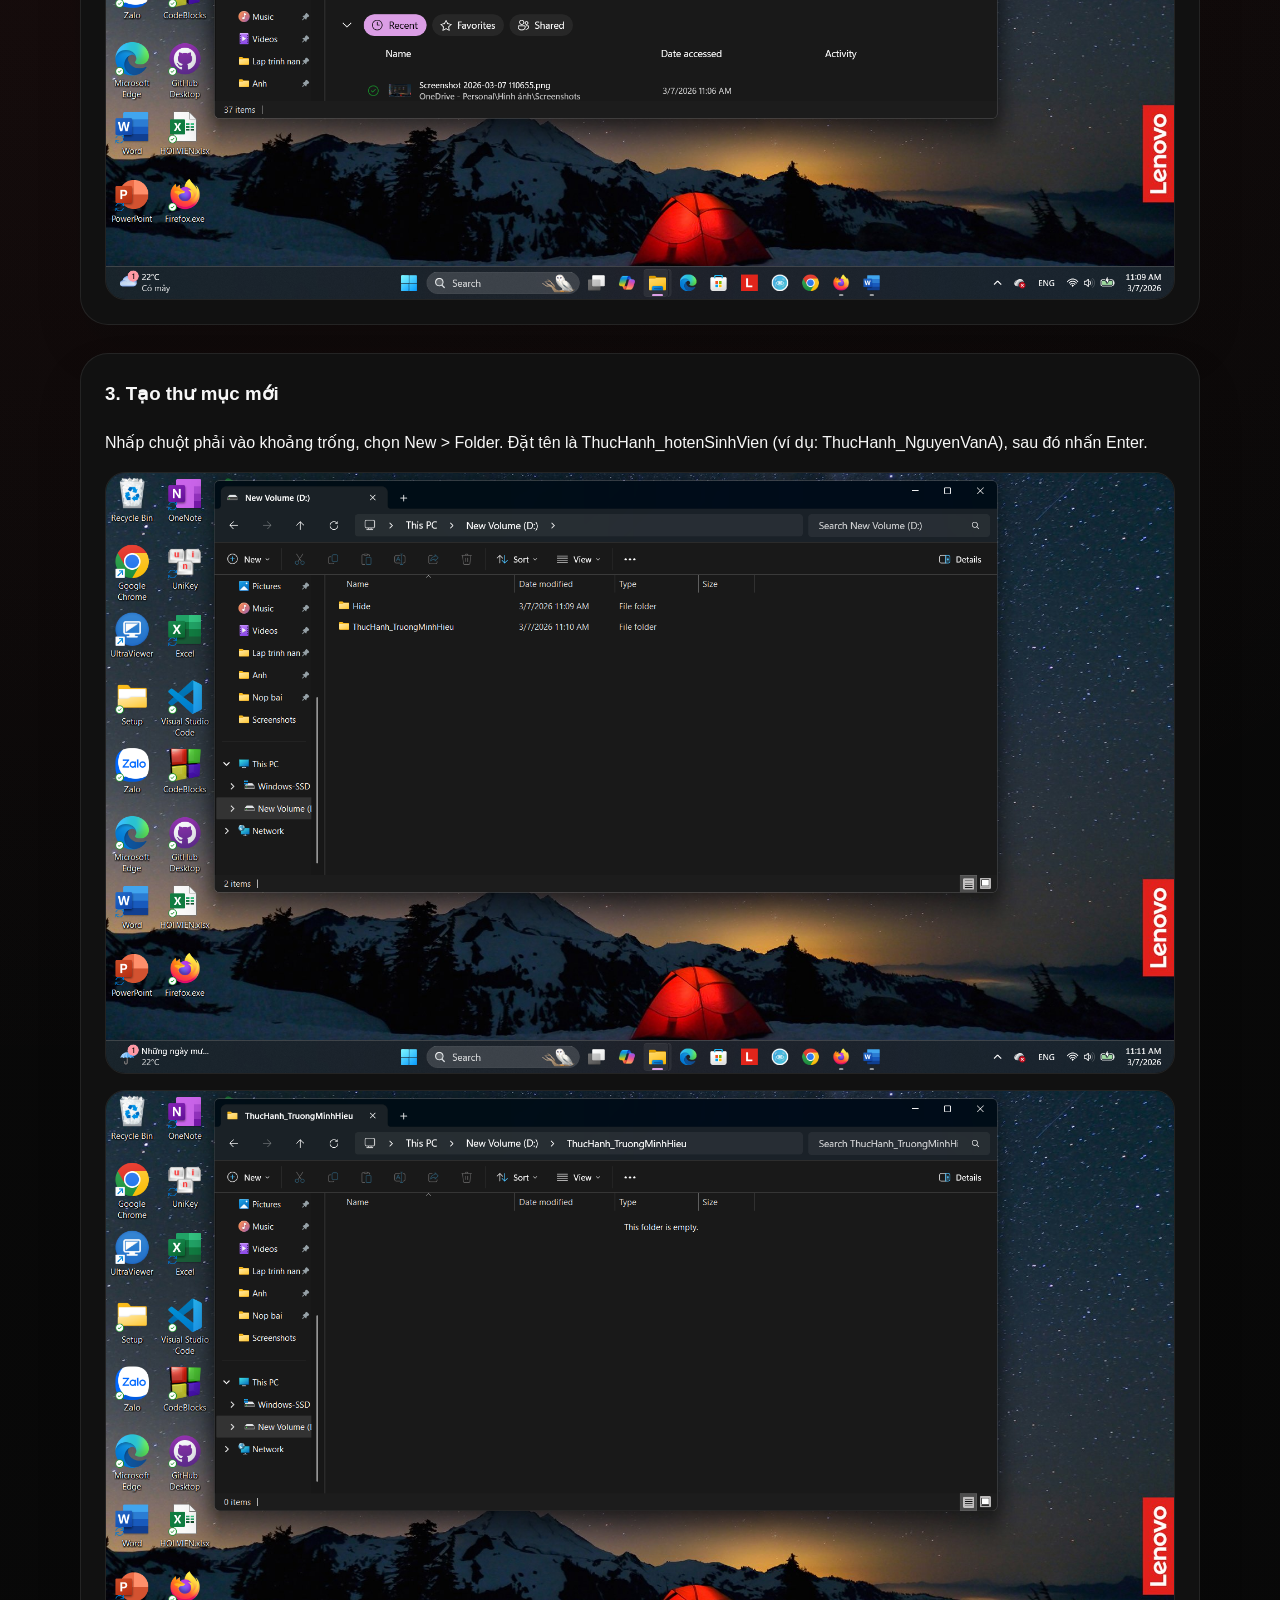
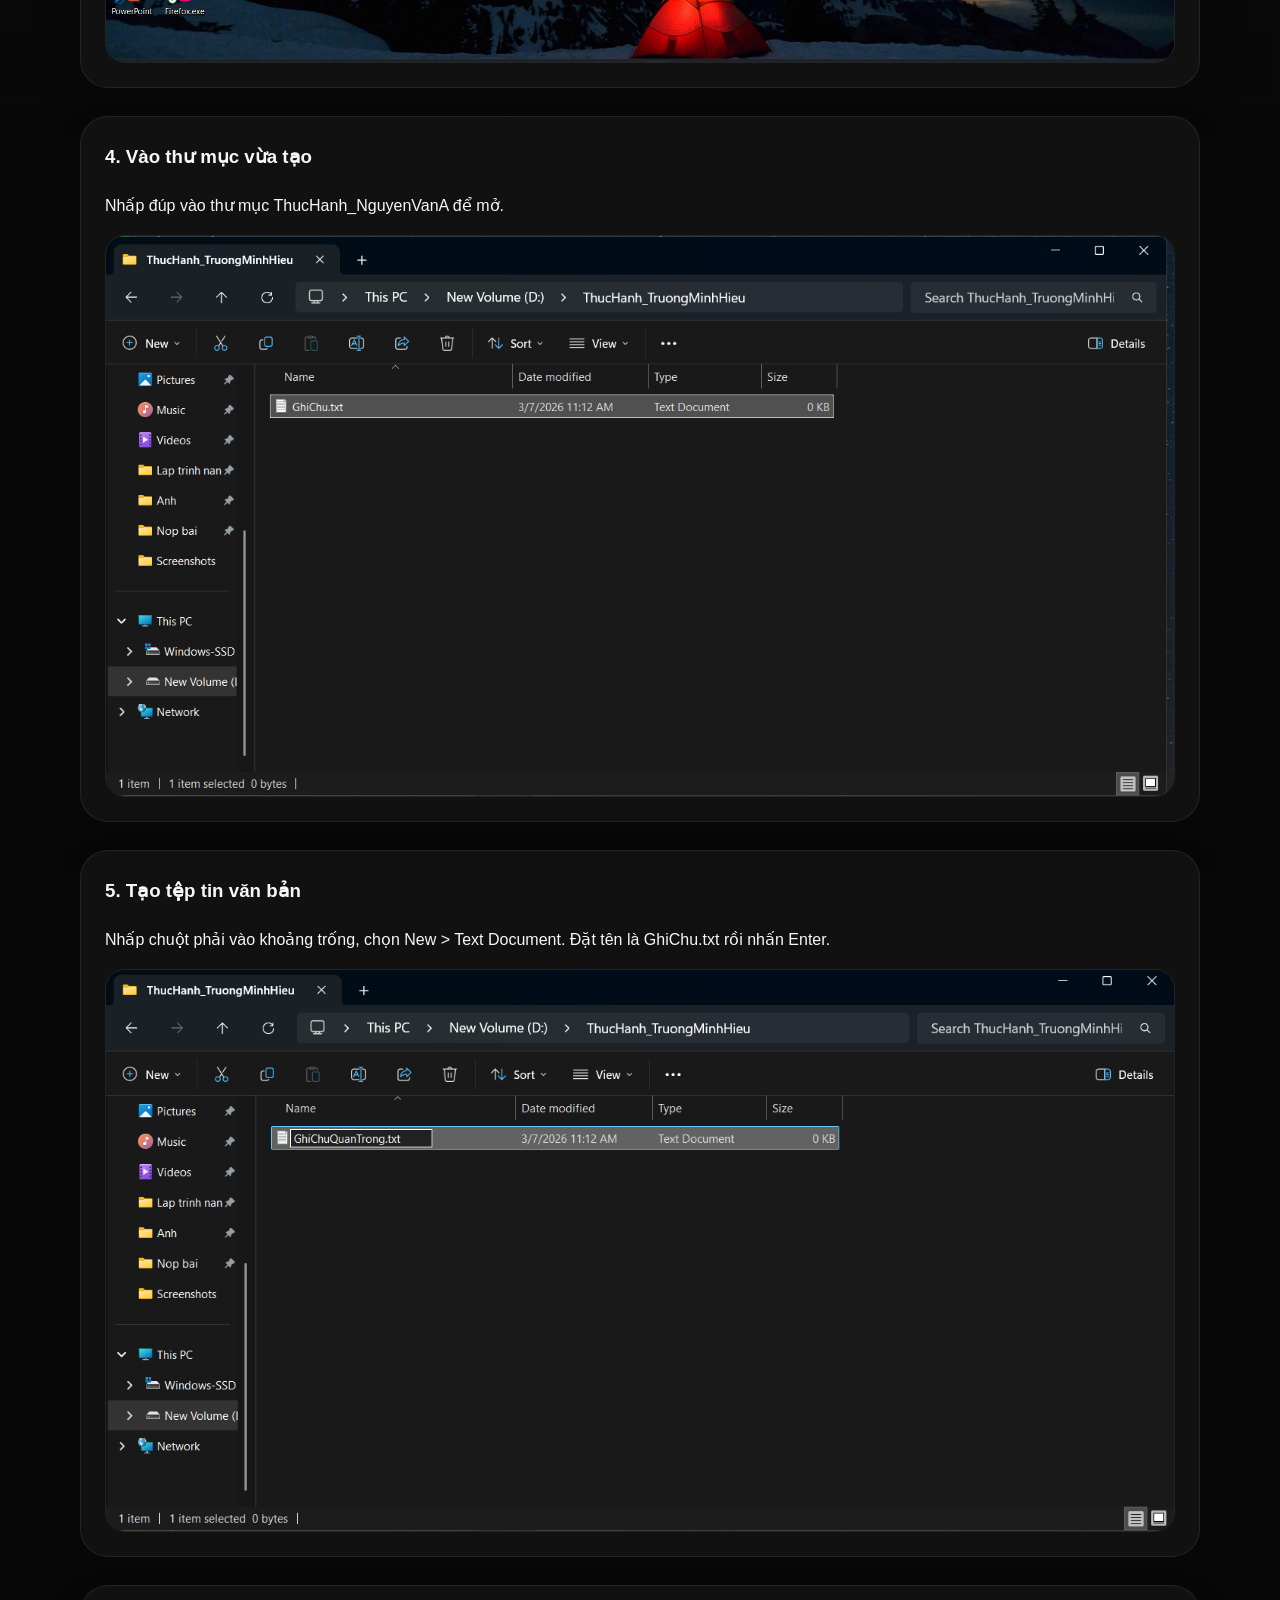
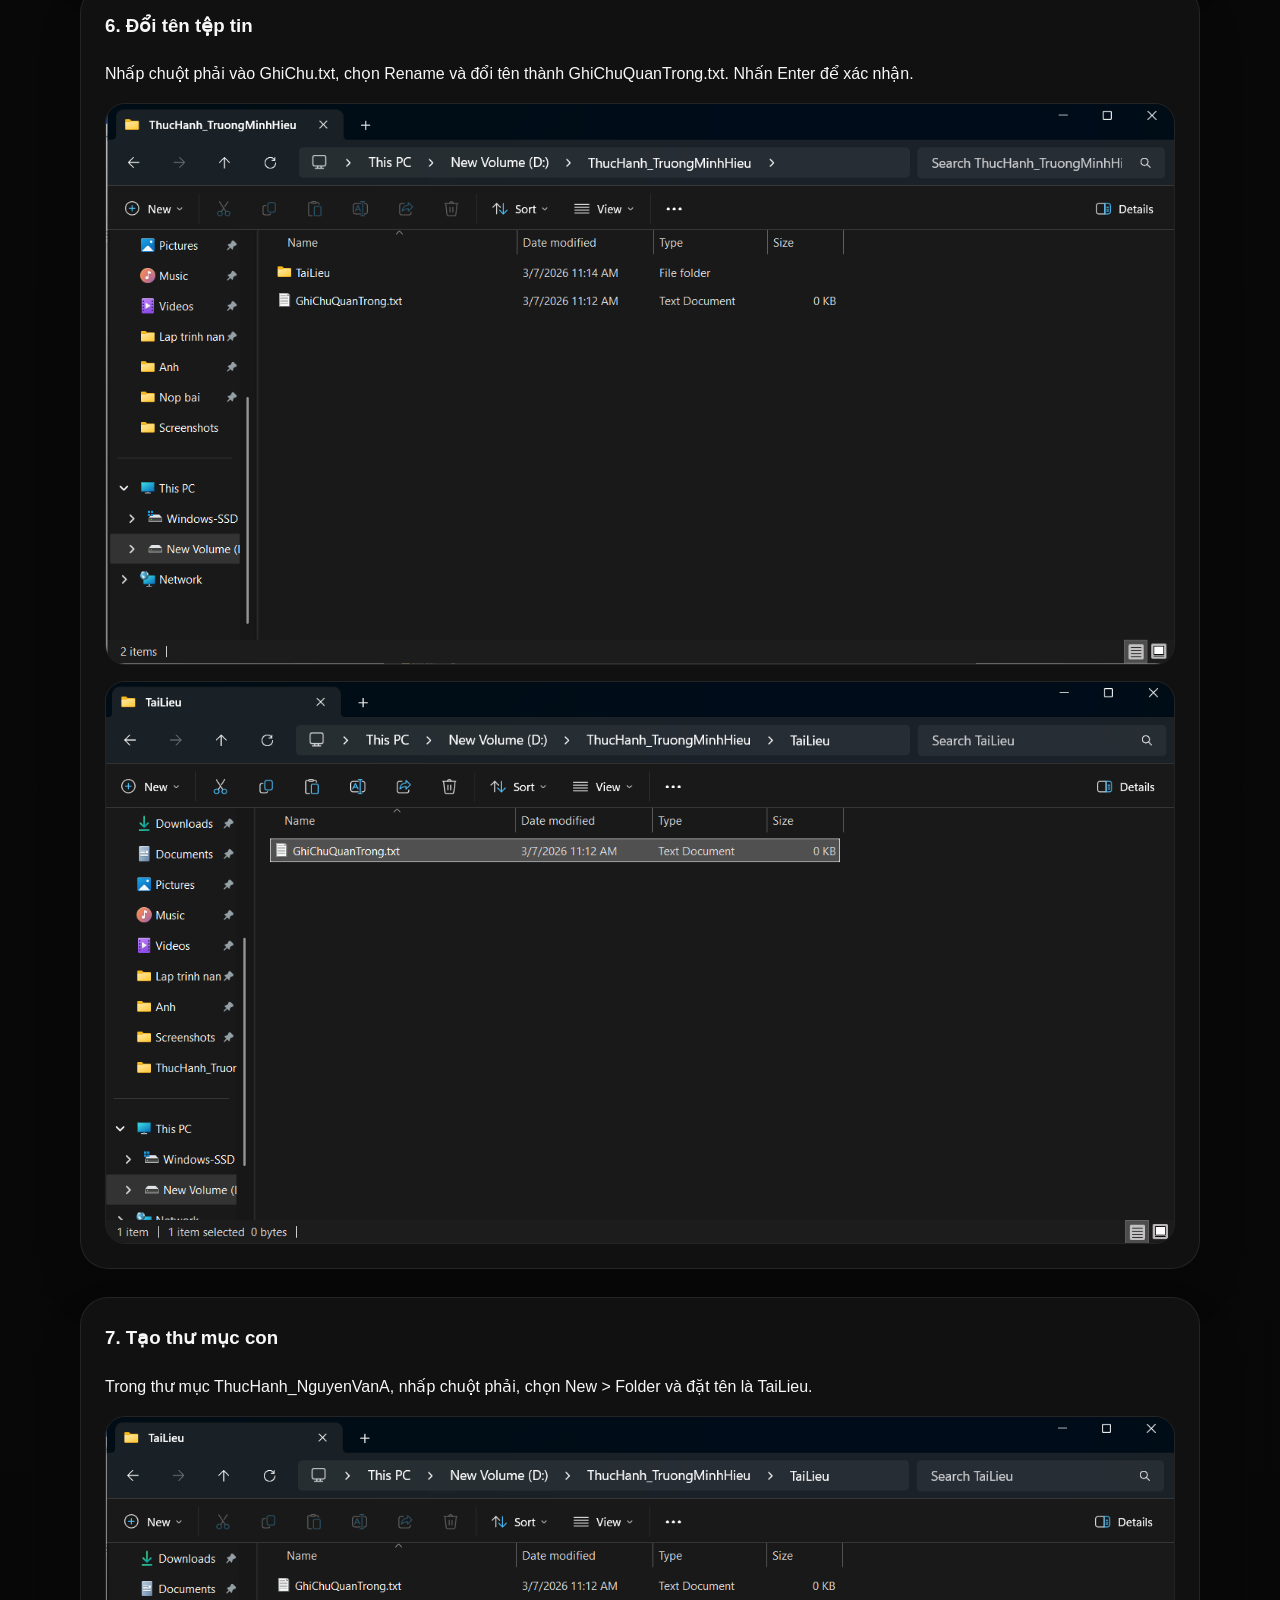
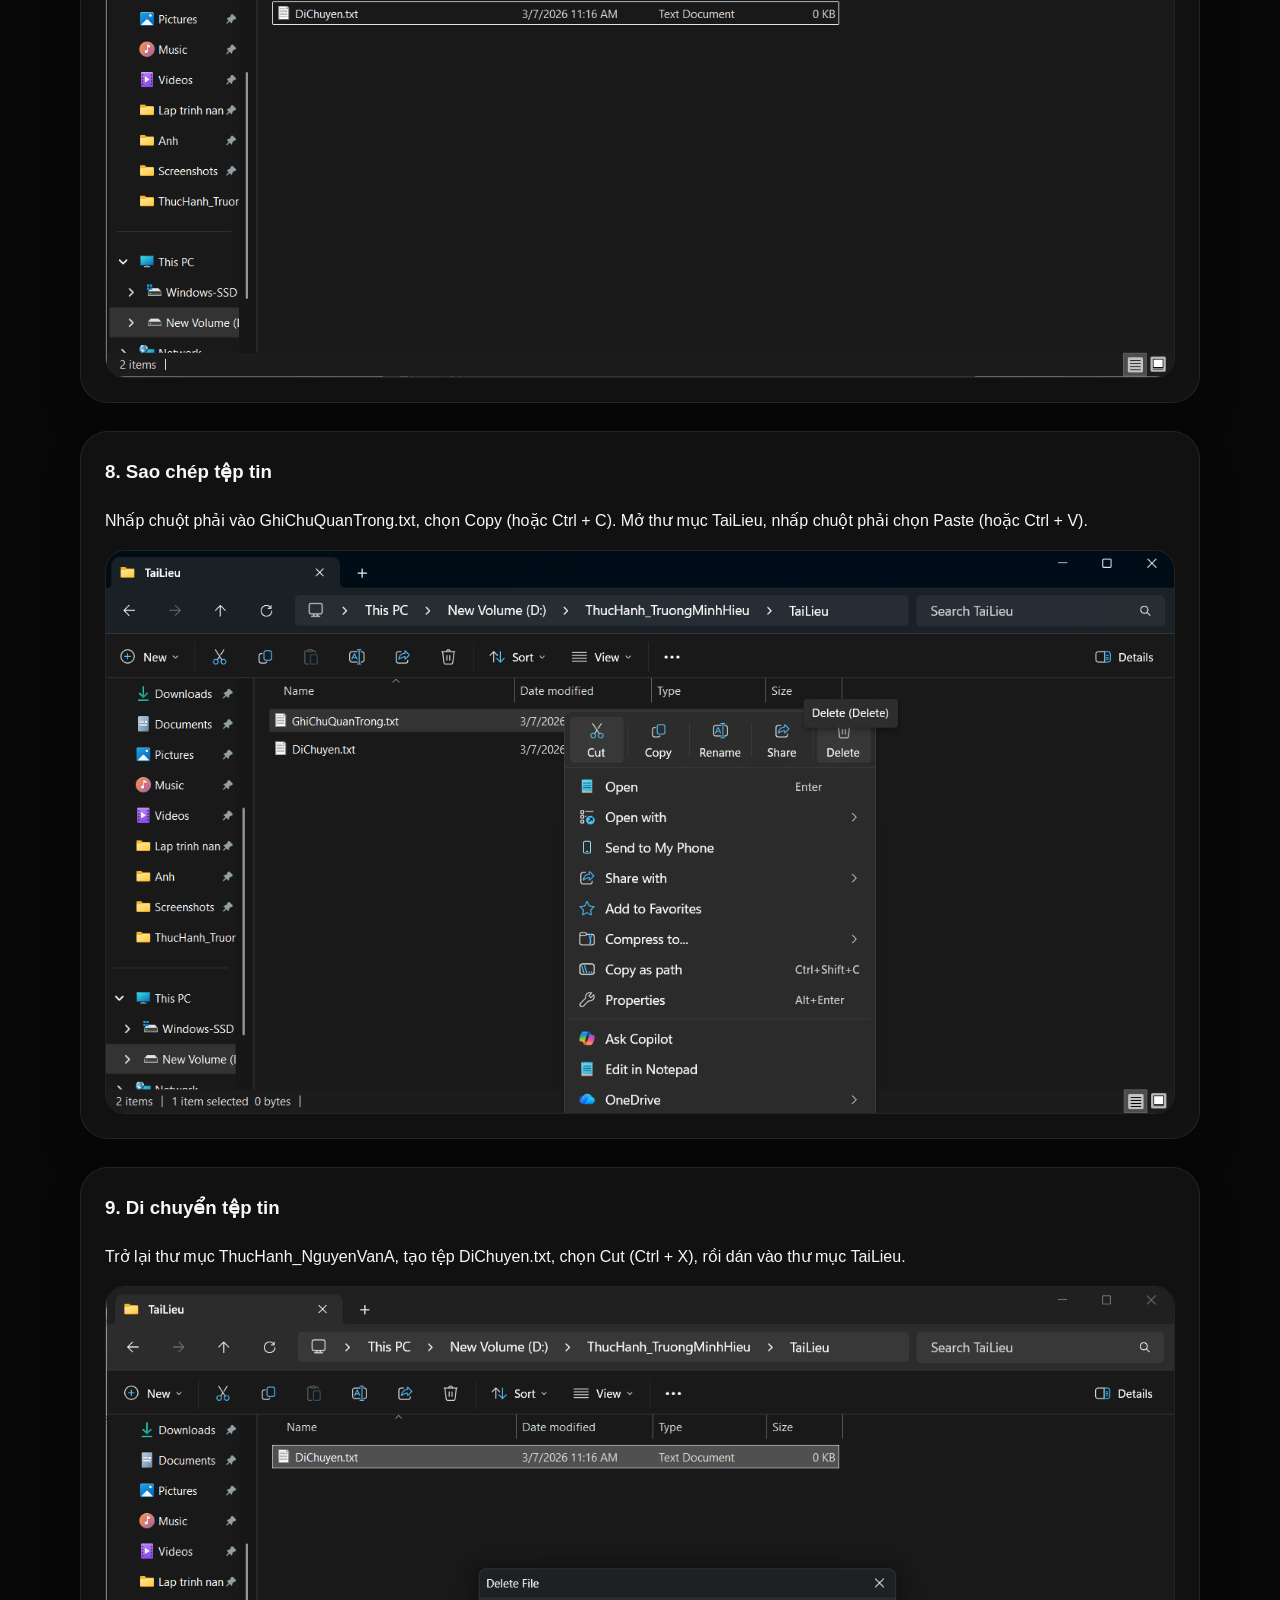
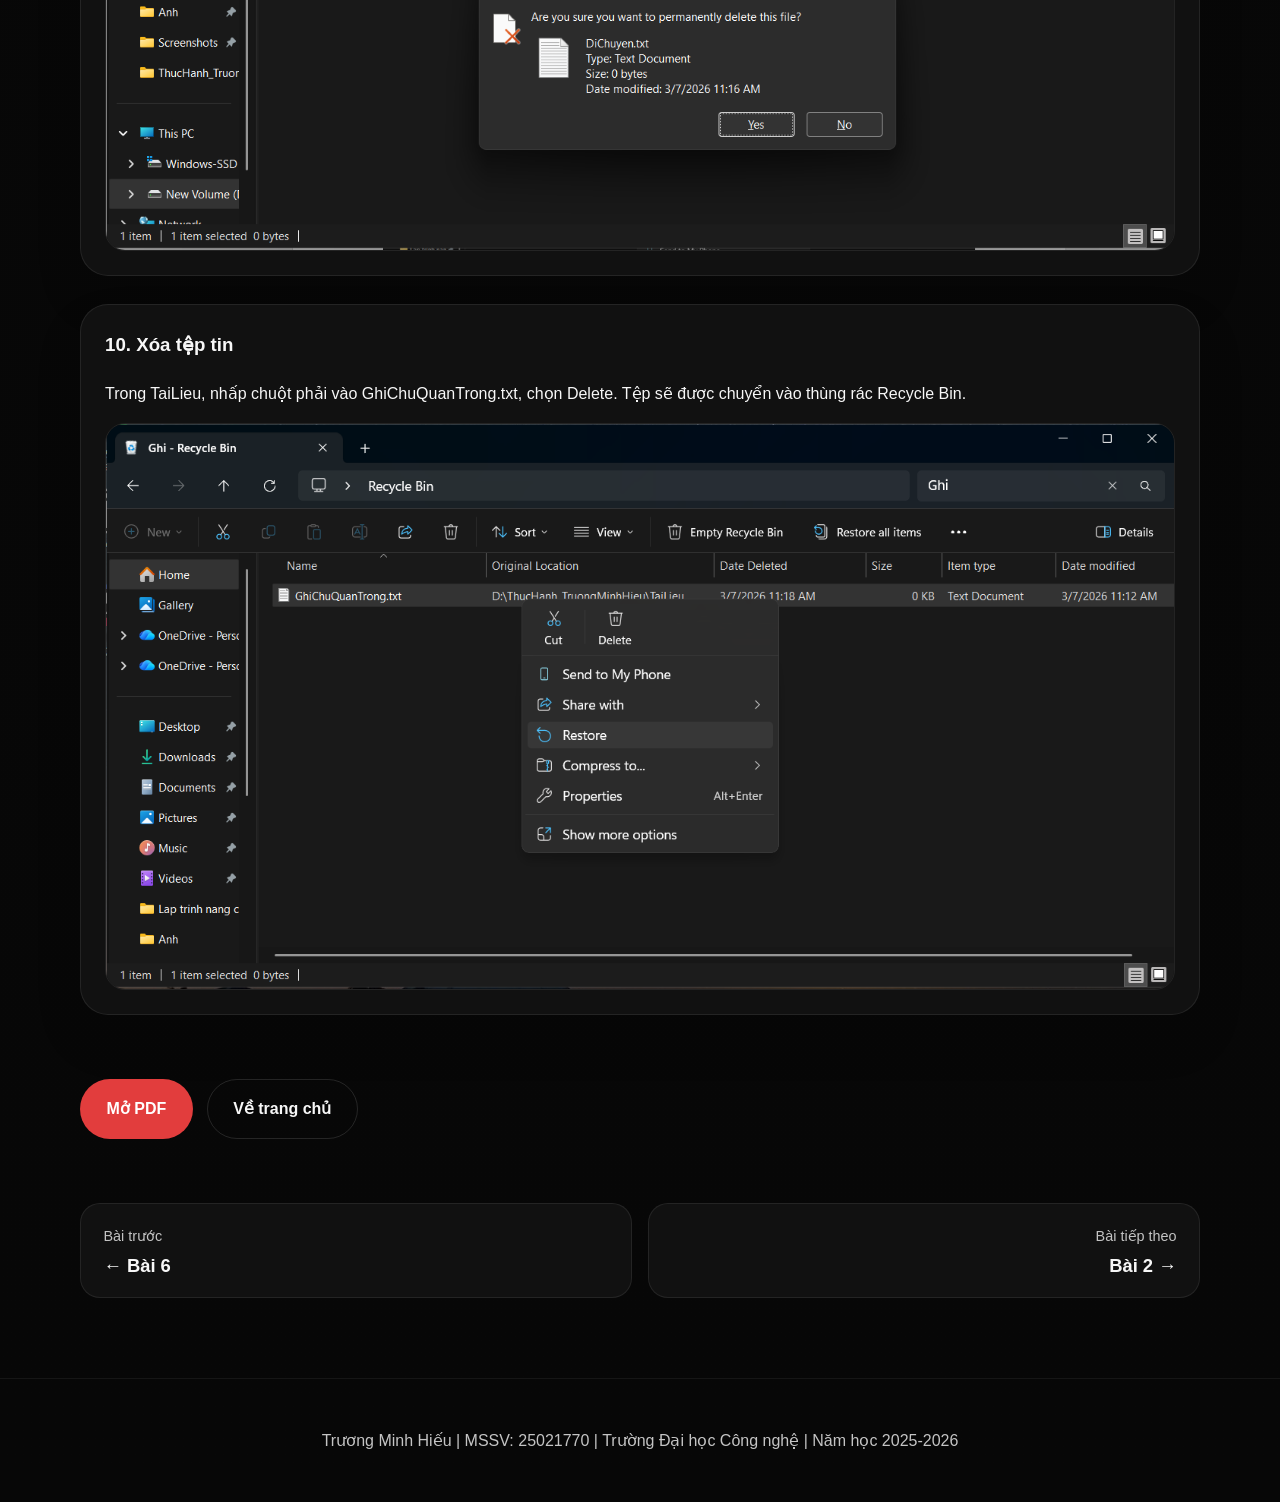
==== commit 060ab5ed: "done2" ====
--- a/pages/bai1.html
+++ b/pages/bai1.html
@@ -150,6 +150,16 @@
             <a class="btn btn-primary" href="../files/bai1.pdf" target="_blank" rel="noreferrer noopener">Mở PDF</a>
             <a class="btn btn-secondary" href="../index.html">Về trang chủ</a>
           </div>
+          <nav class="assignment-nav-controls fade-up delay-2" aria-label="Chuyển bài tập">
+            <a class="assignment-nav-link assignment-nav-prev" href="bai6.html">
+              <span>Bài trước</span>
+              <strong>← Bài 6</strong>
+            </a>
+            <a class="assignment-nav-link assignment-nav-next" href="bai2.html">
+              <span>Bài tiếp theo</span>
+              <strong>Bài 2 →</strong>
+            </a>
+          </nav>
         </div>
       </section>
     </main>
@@ -161,4 +171,4 @@
     </footer>
     <script src="../js/script.js"></script>
   </body>
-</html>+</html>
--- a/css/style.css
+++ b/css/style.css
@@ -423,6 +423,44 @@
   height: auto;
   border-radius: 1.25rem;
   border: 1px solid rgba(255, 255, 255, 0.08);
+}
+
+.assignment-nav-controls {
+  display: grid;
+  grid-template-columns: repeat(2, minmax(0, 1fr));
+  gap: 1rem;
+  margin-top: 2rem;
+}
+
+.assignment-nav-link {
+  display: grid;
+  gap: 0.35rem;
+  padding: 1.25rem 1.4rem;
+  border: 1px solid var(--border);
+  border-radius: 1.25rem;
+  background: var(--surface);
+  color: var(--text);
+  transition: transform 0.2s ease, border-color 0.2s ease, background-color 0.2s ease;
+}
+
+.assignment-nav-link:hover {
+  transform: translateY(-2px);
+  border-color: rgba(226, 61, 61, 0.35);
+  background: var(--surface-strong);
+}
+
+.assignment-nav-link span {
+  color: var(--muted);
+  font-size: 0.9rem;
+}
+
+.assignment-nav-link strong {
+  font-size: 1.15rem;
+  line-height: 1.25;
+}
+
+.assignment-nav-next {
+  text-align: right;
 }
 
 .summary-grid {
@@ -847,6 +885,14 @@
     padding: 1.2rem;
   }
 
+  .assignment-nav-controls {
+    grid-template-columns: 1fr;
+  }
+
+  .assignment-nav-next {
+    text-align: left;
+  }
+
   .journey-card {
     padding: 1.35rem;
   }
